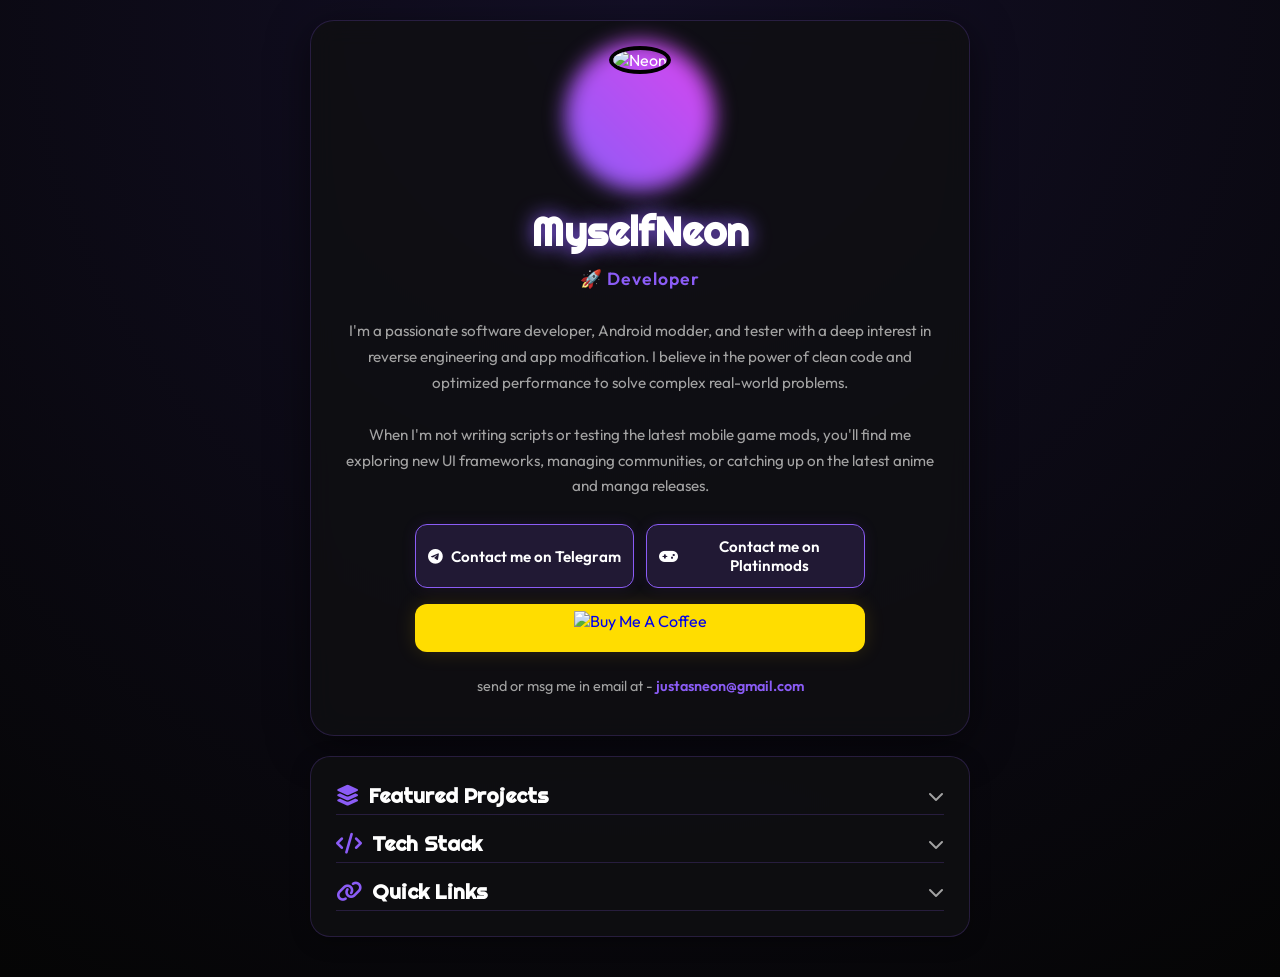
==== index.html @ d362ecaf "Add files via upload" ====
<!DOCTYPE html>
<html lang="en">
<head>
<meta charset="UTF-8">
<meta name="viewport" content="width=device-width, initial-scale=1.0">
<title>MyselfNeon | Dev</title>
<link rel="stylesheet" href="https://cdnjs.cloudflare.com/ajax/libs/font-awesome/6.5.0/css/all.min.css">
<link href="https://fonts.googleapis.com/css2?family=Outfit:wght@300;400;600;700&family=Righteous&family=Space+Grotesk:wght@300;400;500;600&display=swap" rel="stylesheet">

<style>
/* --- MERGED VARIABLES --- */
:root {
  --bg-color: #050505; 
  --primary: #8b5cf6; 
  --secondary: #d946ef; 
  --accent: #facc15; 
  
  --glass: rgba(15, 15, 18, 0.8);
  --glass-border: rgba(139, 92, 246, 0.2); 
  
  --text-main: #ffffff;
  --text-muted: #a3a3a3;
  --border-light: rgba(255, 255, 255, 0.15);
}

* { box-sizing: border-box; margin: 0; padding: 0; }

body {
  font-family: 'Outfit', sans-serif;
  background: radial-gradient(circle at top, #130f26 0%, var(--bg-color) 100%);
  color: var(--text-main);
  overflow-x: hidden;
  position: relative;
  min-height: 100vh;
}

/* --- MAIN WRAPPER --- */
.wrapper {
  max-width: 700px;
  margin: 0 auto;
  /* Reduced top padding from 60px to 20px */
  padding: 20px 20px 40px;
  display: flex;
  flex-direction: column;
  gap: 20px; 
}

/* Profile Card */
.profile-card {
  background: var(--glass);
  backdrop-filter: blur(12px);
  border: 1px solid var(--glass-border);
  border-radius: 24px;
  /* Reduced top padding from 40px to 25px */
  padding: 25px 20px 40px;
  text-align: center;
  box-shadow: 0 10px 40px rgba(0,0,0,0.5);
  animation: fadeInDown 1s ease-out;
}

.avatar-container {
  width: 140px; height: 140px; margin: 0 auto 20px; position: relative;
}
.avatar {
  width: 100%; height: 100%; border-radius: 50%; object-fit: cover;
  border: 4px solid #000; position: relative; z-index: 2;
}
.avatar-container::before {
  content: ''; position: absolute; inset: -5px; border-radius: 50%;
  background: linear-gradient(45deg, var(--primary), var(--secondary));
  z-index: 1; animation: spin 4s linear infinite; filter: blur(10px);
}
@keyframes spin { 100% { transform: rotate(360deg); } }

h1 { font-family: 'Righteous', cursive; font-size: 2.5rem; margin: 10px 0; color: #fff; text-shadow: 0 0 20px var(--primary); }
.role { font-size: 1.1rem; color: var(--primary); font-weight: 600; min-height: 1.5em; letter-spacing: 1px; }

/* Bio Text */
.bio-text {
  margin-top: 25px;
  margin-bottom: 25px;
  color: var(--text-muted);
  font-family: 'Outfit', sans-serif;
  font-size: 0.95rem;
  line-height: 1.7; 
  max-width: 600px;
  margin-left: auto;
  margin-right: auto;
}

/* Main Action Buttons */
.action-buttons {
  display: flex;
  flex-direction: column;
  gap: 12px;
  margin-top: 15px;
  max-width: 450px;
  margin-left: auto;
  margin-right: auto;
}

.action-row {
  display: grid;
  grid-template-columns: 1fr 1fr;
  gap: 12px;
}

.btn-top-action {
  padding: 12px;
  border-radius: 12px;
  background: rgba(139, 92, 246, 0.15);
  border: 1px solid var(--primary);
  color: #fff;
  text-decoration: none;
  font-weight: 600;
  font-size: 0.95rem;
  transition: 0.3s;
  display: flex;
  align-items: center;
  justify-content: center;
  gap: 8px;
  box-shadow: 0 0 15px rgba(139, 92, 246, 0.1);
}
.btn-top-action:hover {
  background: var(--primary);
  transform: translateY(-3px);
  box-shadow: 0 0 20px rgba(139, 92, 246, 0.4);
}

/* Buy Me A Coffee Button */
.bmc-container { width: 100%; margin-top: 4px;}
.bmc-btn {
  display: flex;
  justify-content: center;
  align-items: center;
  width: 100%;
  height: 48px;
  background-color: #FFDD00;
  border-radius: 12px;
  text-decoration: none;
  transition: transform 0.3s ease, filter 0.3s ease;
  box-shadow: 0 0 20px rgba(250, 204, 21, 0.15);
}
.bmc-btn:hover {
  transform: translateY(-3px);
  filter: brightness(1.1);
}
.bmc-btn img {
  height: 34px; 
  width: auto;
  object-fit: contain;
}

/* Email Text Line */
.email-line {
  margin-top: 25px;
  color: var(--text-muted);
  font-size: 0.9rem;
  font-weight: 400;
}
.email-line a {
  color: var(--primary);
  text-decoration: none;
  font-weight: 600;
  transition: color 0.3s;
}
.email-line a:hover {
  color: var(--secondary);
}

/* --- COLLAPSIBLE CONTENT BOXES --- */
.content-box {
  background: var(--glass);
  backdrop-filter: blur(12px);
  border: 1px solid var(--glass-border);
  border-radius: 20px;
  padding: 25px; 
  animation: fadeInUp 1s ease-out 0.2s backwards;
  box-shadow: 0 5px 20px rgba(0,0,0,0.3);
}

.section-title {
  display: flex; align-items: center; justify-content: space-between; font-size: 1.3rem;
  color: #fff; padding-bottom: 5px;
  border-bottom: 1px solid var(--glass-border); font-family: 'Righteous', cursive;
  cursor: pointer; user-select: none;
  margin-bottom: 0; transition: margin-bottom 0.3s ease, padding-bottom 0.3s ease;
  margin-top: 15px; 
}
.section-title:first-child {
  margin-top: 0;
}
.section-title.active {
    margin-bottom: 15px; 
    padding-bottom: 15px;
}
.section-title-left { display: flex; align-items: center; gap: 10px; }
.section-title i { color: var(--primary); }
.section-title i.toggle-icon { color: var(--text-muted); font-size: 1rem; transition: transform 0.4s ease; }
.section-title.active i.toggle-icon { transform: rotate(180deg); }

.accordion-content {
  max-height: 0;
  overflow: hidden;
  opacity: 0;
  transition: max-height 0.5s ease-in-out, opacity 0.4s ease-in-out;
}
.accordion-content.active {
  max-height: 1500px; 
  opacity: 1;
}

/* Tech Stack Specifics */
.skills-grid { display: grid; grid-template-columns: repeat(auto-fit, minmax(180px, 1fr)); gap: 12px; }
.skill-item {
  background: rgba(0,0,0,0.3); border: 1px solid rgba(255,255,255,0.05);
  border-radius: 12px; padding: 12px 15px; transition: 0.3s;
}
.skill-item:hover { border-color: var(--primary); transform: translateY(-3px); }
.skill-name { color: var(--primary); font-weight: 700; margin-bottom: 10px; font-size: 0.95rem; }
.skill-tags { display: flex; flex-wrap: wrap; gap: 8px; }

/* Rounded tag with light edges */
.tag { 
  font-size: 0.75rem; 
  color: #f1f1f1; 
  background: rgba(255, 255, 255, 0.05); 
  padding: 5px 12px; 
  border-radius: 20px; 
  border: 1px solid rgba(255, 255, 255, 0.25);
  box-shadow: 0 0 5px rgba(255, 255, 255, 0.02);
  transition: 0.3s ease;
}
.tag:hover {
  border-color: var(--primary);
  background: rgba(139, 92, 246, 0.1);
}

/* Projects Specifics */
.projects-list { display: flex; flex-direction: column; gap: 15px; }
.project-card {
  background: rgba(0,0,0,0.3); border: 1px solid rgba(255,255,255,0.05);
  border-radius: 12px; padding: 15px; transition: 0.3s;
}
.project-card:hover { border-color: var(--primary); background: rgba(255,255,255,0.02); }
.project-header { display: flex; justify-content: space-between; align-items: center; margin-bottom: 8px; flex-wrap: wrap; gap: 5px; }
.project-title { color: #fff; font-weight: 600; font-size: 1.05rem; }
.project-tech { font-size: 0.75rem; color: var(--secondary); background: rgba(217, 70, 239, 0.1); padding: 3px 8px; border-radius: 6px; font-weight: 600; }
.project-desc { color: var(--text-muted); font-size: 0.9rem; line-height: 1.5; }

/* Quick Links Specifics */
.links-grid { display: grid; grid-template-columns: repeat(auto-fit, minmax(200px, 1fr)); gap: 12px; }
.link-btn {
  display: flex; align-items: center; gap: 10px; padding: 12px 15px;
  background: rgba(255,255,255,0.05); border: 1px solid rgba(255,255,255,0.1);
  border-radius: 12px; color: #fff; text-decoration: none;
  font-size: 0.95rem; font-weight: 500; transition: 0.3s;
}
.link-btn i { color: var(--primary); width: 22px; text-align: center; font-size: 1.1rem; transition: color 0.3s; }
.link-btn:hover { background: var(--primary); border-color: var(--primary); transform: translateY(-3px); }
.link-btn:hover i { color: #fff; }

/* Animations */
@keyframes fadeInDown { from { opacity:0; transform:translateY(-20px); } to { opacity:1; transform:translateY(0); } }
@keyframes fadeInUp { from { opacity:0; transform:translateY(20px); } to { opacity:1; transform:translateY(0); } }

/* Responsive */
@media (max-width: 500px) {
  h1 { font-size: 2rem; }
  .skills-grid, .links-grid { grid-template-columns: 1fr; }
  .action-row { grid-template-columns: 1fr; } 
}
</style>
</head>
<body>

<div class="wrapper">
    
    <div class="profile-card">
        <div class="avatar-container">
            <img class="avatar" src="https://i.ibb.co/dJ7bb5CS/neon.jpg" alt="Neon">
        </div>
        <h1>MyselfNeon</h1>
        <div class="role" id="typewriter"></div>

        <div class="bio-text">
            <p>I'm a passionate software developer, Android modder, and tester with a deep interest in reverse engineering and app modification. I believe in the power of clean code and optimized performance to solve complex real-world problems.</p>
            <br>
            <p>When I'm not writing scripts or testing the latest mobile game mods, you'll find me exploring new UI frameworks, managing communities, or catching up on the latest anime and manga releases.</p>
        </div>

        <div class="action-buttons">
            <div class="action-row">
                <a href="https://t.me/MyselfNeon" class="btn-top-action">
                    <i class="fab fa-telegram-plane"></i> Contact me on Telegram
                </a>
                <a href="https://platinmods.com/members/neon-an.3695277/" class="btn-top-action">
                    <i class="fas fa-gamepad"></i> Contact me on Platinmods
                </a>
            </div>
            
            <div class="bmc-container">
                <a href="https://pay.neonpmt03.workers.dev" target="_blank" class="bmc-btn">
                    <img src="https://cdn.buymeacoffee.com/buttons/v2/default-yellow.png" alt="Buy Me A Coffee">
                </a>
            </div>
        </div>
        
        <p class="email-line">send or msg me in email at - <a href="mailto:justasneon@gmail.com">justasneon@gmail.com</a></p>
    </div>

    <div class="content-box">
        
        <h3 class="section-title" onclick="toggleAccordion('projectsContent', this)">
            <div class="section-title-left"><i class="fas fa-layer-group"></i> Featured Projects</div>
            <i class="fas fa-chevron-down toggle-icon"></i>
        </h3>
        <div class="accordion-content" id="projectsContent">
            <div class="projects-list">
                <div class="project-card">
                    <div class="project-header">
                        <span class="project-title">ImGui Android Mod Menu Base</span>
                        <span class="project-tech">C++ / JNI</span>
                    </div>
                    <div class="project-desc">A highly customizable, floating ImGui-based mod menu template tailored for IL2CPP Android games. Features touch-friendly UI routing, memory patching hooks, and anti-cheat signature bypasses.</div>
                </div>
                
                <div class="project-card">
                    <div class="project-header">
                        <span class="project-title">Mihon / Aniyomi Extensions</span>
                        <span class="project-tech">Kotlin / Python</span>
                    </div>
                    <div class="project-desc">Custom web scrapers and repository extensions developed for the Mihon and Aniyomi ecosystems, handling Cloudflare bypasses and video server extraction for high-speed streaming.</div>
                </div>

                <div class="project-card">
                    <div class="project-header">
                        <span class="project-title">Automated ReVanced Patcher</span>
                        <span class="project-tech">Bash / CI/CD</span>
                    </div>
                    <div class="project-desc">A continuous integration pipeline utilizing the ReVanced CLI to automatically fetch stock APKs, apply microG and ad-blocking patches, and reliably compile the modified apps.</div>
                </div>

                <div class="project-card">
                    <div class="project-header">
                        <span class="project-title">XenForo-Telegram Sync Bot</span>
                        <span class="project-tech">Python / Pyrogram</span>
                    </div>
                    <div class="project-desc">A robust API bridge connecting XenForo forums and Telegram. Automates VIP role synchronization, pushes live mod update notifications, and manages seamless user authentication.</div>
                </div>
            </div>
        </div>

        <h3 class="section-title" onclick="toggleAccordion('techStackContent', this)">
            <div class="section-title-left"><i class="fas fa-code"></i> Tech Stack</div>
            <i class="fas fa-chevron-down toggle-icon"></i>
        </h3>
        <div class="accordion-content" id="techStackContent">
            <div class="skills-grid">
                <div class="skill-item">
                    <div class="skill-name">Languages</div>
                    <div class="skill-tags">
                        <span class="tag">Python</span>
                        <span class="tag">JavaScript</span>
                        <span class="tag">HTML/CSS</span>
                        <span class="tag">Bash</span>
                        <span class="tag">Dart</span>
                        <span class="tag">C++</span>
                    </div>
                </div>
                <div class="skill-item">
                    <div class="skill-name">Frameworks & Libs</div>
                    <div class="skill-tags">
                        <span class="tag">Flask</span>
                        <span class="tag">FastAPI</span>
                        <span class="tag">Node.js</span>
                        <span class="tag">Flutter</span>
                        <span class="tag">React</span>
                    </div>
                </div>
                <div class="skill-item">
                    <div class="skill-name">DevOps & Tools</div>
                    <div class="skill-tags">
                        <span class="tag">Docker</span>
                        <span class="tag">Git</span>
                        <span class="tag">Linux</span>
                        <span class="tag">MongoDB</span>
                        <span class="tag">PostgreSQL</span>
                        <span class="tag">Android Studio</span>
                    </div>
                </div>
            </div>
        </div>

        <h3 class="section-title" onclick="toggleAccordion('quickLinksContent', this)">
            <div class="section-title-left"><i class="fas fa-link"></i> Quick Links</div>
            <i class="fas fa-chevron-down toggle-icon"></i>
        </h3>
        <div class="accordion-content" id="quickLinksContent">
            <div class="links-grid">
                <a href="https://github.com/MyselfNeon" class="link-btn"><i class="fab fa-github"></i> GitHub Profile</a>
                <a href="https://www.instagram.com/neon.an_" class="link-btn"><i class="fab fa-instagram"></i> Instagram</a>
                <a href="https://youtube.com/@myselfneon" class="link-btn"><i class="fab fa-youtube"></i> YouTube</a>
            </div>
        </div>

    </div>

</div>

<script>
// Generic Accordion Toggle
function toggleAccordion(contentId, element) {
    element.classList.toggle('active');
    document.getElementById(contentId).classList.toggle('active');
}

// Typewriter
const textElement = document.getElementById("typewriter");
const texts = ["🚀 Developer", "📱 Android Modder", "🐍 Pythonista", "✨ Mod Tester"];
let textIndex = 0, charIndex = 0, isDeleting = false;

function type() {
  const currentText = texts[textIndex];
  if (isDeleting) { 
      textElement.textContent = currentText.substring(0, charIndex - 1); 
      charIndex--; 
  } else { 
      textElement.textContent = currentText.substring(0, charIndex + 1); 
      charIndex++; 
  }
  
  if (!isDeleting && charIndex === currentText.length) { 
      isDeleting = true; 
      setTimeout(type, 2000); 
  } else if (isDeleting && charIndex === 0) { 
      isDeleting = false; 
      textIndex = (textIndex + 1) % texts.length; 
      setTimeout(type, 500); 
  } else { 
      setTimeout(type, isDeleting ? 40 : 80); 
  }
}
type();
</script>
</body>
</html>
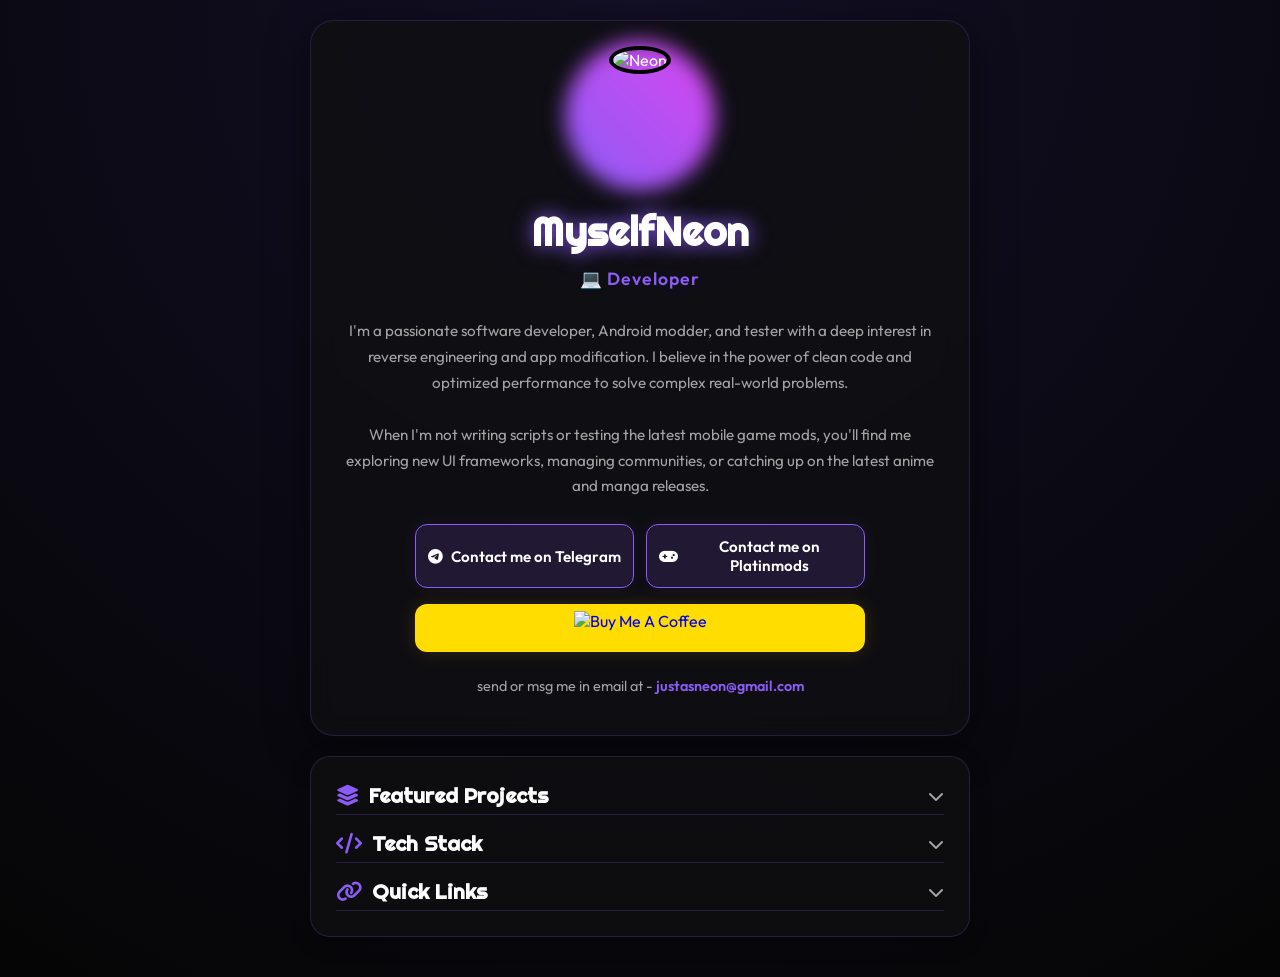
==== commit 1d2beef9: "Add files via upload" ====
--- a/index.html
+++ b/index.html
@@ -3,274 +3,10 @@
 <head>
 <meta charset="UTF-8">
 <meta name="viewport" content="width=device-width, initial-scale=1.0">
-<title>MyselfNeon | Dev</title>
+<title>MyselfNeon | The Dev</title>
 <link rel="stylesheet" href="https://cdnjs.cloudflare.com/ajax/libs/font-awesome/6.5.0/css/all.min.css">
 <link href="https://fonts.googleapis.com/css2?family=Outfit:wght@300;400;600;700&family=Righteous&family=Space+Grotesk:wght@300;400;500;600&display=swap" rel="stylesheet">
-
-<style>
-/* --- MERGED VARIABLES --- */
-:root {
-  --bg-color: #050505; 
-  --primary: #8b5cf6; 
-  --secondary: #d946ef; 
-  --accent: #facc15; 
-  
-  --glass: rgba(15, 15, 18, 0.8);
-  --glass-border: rgba(139, 92, 246, 0.2); 
-  
-  --text-main: #ffffff;
-  --text-muted: #a3a3a3;
-  --border-light: rgba(255, 255, 255, 0.15);
-}
-
-* { box-sizing: border-box; margin: 0; padding: 0; }
-
-body {
-  font-family: 'Outfit', sans-serif;
-  background: radial-gradient(circle at top, #130f26 0%, var(--bg-color) 100%);
-  color: var(--text-main);
-  overflow-x: hidden;
-  position: relative;
-  min-height: 100vh;
-}
-
-/* --- MAIN WRAPPER --- */
-.wrapper {
-  max-width: 700px;
-  margin: 0 auto;
-  /* Reduced top padding from 60px to 20px */
-  padding: 20px 20px 40px;
-  display: flex;
-  flex-direction: column;
-  gap: 20px; 
-}
-
-/* Profile Card */
-.profile-card {
-  background: var(--glass);
-  backdrop-filter: blur(12px);
-  border: 1px solid var(--glass-border);
-  border-radius: 24px;
-  /* Reduced top padding from 40px to 25px */
-  padding: 25px 20px 40px;
-  text-align: center;
-  box-shadow: 0 10px 40px rgba(0,0,0,0.5);
-  animation: fadeInDown 1s ease-out;
-}
-
-.avatar-container {
-  width: 140px; height: 140px; margin: 0 auto 20px; position: relative;
-}
-.avatar {
-  width: 100%; height: 100%; border-radius: 50%; object-fit: cover;
-  border: 4px solid #000; position: relative; z-index: 2;
-}
-.avatar-container::before {
-  content: ''; position: absolute; inset: -5px; border-radius: 50%;
-  background: linear-gradient(45deg, var(--primary), var(--secondary));
-  z-index: 1; animation: spin 4s linear infinite; filter: blur(10px);
-}
-@keyframes spin { 100% { transform: rotate(360deg); } }
-
-h1 { font-family: 'Righteous', cursive; font-size: 2.5rem; margin: 10px 0; color: #fff; text-shadow: 0 0 20px var(--primary); }
-.role { font-size: 1.1rem; color: var(--primary); font-weight: 600; min-height: 1.5em; letter-spacing: 1px; }
-
-/* Bio Text */
-.bio-text {
-  margin-top: 25px;
-  margin-bottom: 25px;
-  color: var(--text-muted);
-  font-family: 'Outfit', sans-serif;
-  font-size: 0.95rem;
-  line-height: 1.7; 
-  max-width: 600px;
-  margin-left: auto;
-  margin-right: auto;
-}
-
-/* Main Action Buttons */
-.action-buttons {
-  display: flex;
-  flex-direction: column;
-  gap: 12px;
-  margin-top: 15px;
-  max-width: 450px;
-  margin-left: auto;
-  margin-right: auto;
-}
-
-.action-row {
-  display: grid;
-  grid-template-columns: 1fr 1fr;
-  gap: 12px;
-}
-
-.btn-top-action {
-  padding: 12px;
-  border-radius: 12px;
-  background: rgba(139, 92, 246, 0.15);
-  border: 1px solid var(--primary);
-  color: #fff;
-  text-decoration: none;
-  font-weight: 600;
-  font-size: 0.95rem;
-  transition: 0.3s;
-  display: flex;
-  align-items: center;
-  justify-content: center;
-  gap: 8px;
-  box-shadow: 0 0 15px rgba(139, 92, 246, 0.1);
-}
-.btn-top-action:hover {
-  background: var(--primary);
-  transform: translateY(-3px);
-  box-shadow: 0 0 20px rgba(139, 92, 246, 0.4);
-}
-
-/* Buy Me A Coffee Button */
-.bmc-container { width: 100%; margin-top: 4px;}
-.bmc-btn {
-  display: flex;
-  justify-content: center;
-  align-items: center;
-  width: 100%;
-  height: 48px;
-  background-color: #FFDD00;
-  border-radius: 12px;
-  text-decoration: none;
-  transition: transform 0.3s ease, filter 0.3s ease;
-  box-shadow: 0 0 20px rgba(250, 204, 21, 0.15);
-}
-.bmc-btn:hover {
-  transform: translateY(-3px);
-  filter: brightness(1.1);
-}
-.bmc-btn img {
-  height: 34px; 
-  width: auto;
-  object-fit: contain;
-}
-
-/* Email Text Line */
-.email-line {
-  margin-top: 25px;
-  color: var(--text-muted);
-  font-size: 0.9rem;
-  font-weight: 400;
-}
-.email-line a {
-  color: var(--primary);
-  text-decoration: none;
-  font-weight: 600;
-  transition: color 0.3s;
-}
-.email-line a:hover {
-  color: var(--secondary);
-}
-
-/* --- COLLAPSIBLE CONTENT BOXES --- */
-.content-box {
-  background: var(--glass);
-  backdrop-filter: blur(12px);
-  border: 1px solid var(--glass-border);
-  border-radius: 20px;
-  padding: 25px; 
-  animation: fadeInUp 1s ease-out 0.2s backwards;
-  box-shadow: 0 5px 20px rgba(0,0,0,0.3);
-}
-
-.section-title {
-  display: flex; align-items: center; justify-content: space-between; font-size: 1.3rem;
-  color: #fff; padding-bottom: 5px;
-  border-bottom: 1px solid var(--glass-border); font-family: 'Righteous', cursive;
-  cursor: pointer; user-select: none;
-  margin-bottom: 0; transition: margin-bottom 0.3s ease, padding-bottom 0.3s ease;
-  margin-top: 15px; 
-}
-.section-title:first-child {
-  margin-top: 0;
-}
-.section-title.active {
-    margin-bottom: 15px; 
-    padding-bottom: 15px;
-}
-.section-title-left { display: flex; align-items: center; gap: 10px; }
-.section-title i { color: var(--primary); }
-.section-title i.toggle-icon { color: var(--text-muted); font-size: 1rem; transition: transform 0.4s ease; }
-.section-title.active i.toggle-icon { transform: rotate(180deg); }
-
-.accordion-content {
-  max-height: 0;
-  overflow: hidden;
-  opacity: 0;
-  transition: max-height 0.5s ease-in-out, opacity 0.4s ease-in-out;
-}
-.accordion-content.active {
-  max-height: 1500px; 
-  opacity: 1;
-}
-
-/* Tech Stack Specifics */
-.skills-grid { display: grid; grid-template-columns: repeat(auto-fit, minmax(180px, 1fr)); gap: 12px; }
-.skill-item {
-  background: rgba(0,0,0,0.3); border: 1px solid rgba(255,255,255,0.05);
-  border-radius: 12px; padding: 12px 15px; transition: 0.3s;
-}
-.skill-item:hover { border-color: var(--primary); transform: translateY(-3px); }
-.skill-name { color: var(--primary); font-weight: 700; margin-bottom: 10px; font-size: 0.95rem; }
-.skill-tags { display: flex; flex-wrap: wrap; gap: 8px; }
-
-/* Rounded tag with light edges */
-.tag { 
-  font-size: 0.75rem; 
-  color: #f1f1f1; 
-  background: rgba(255, 255, 255, 0.05); 
-  padding: 5px 12px; 
-  border-radius: 20px; 
-  border: 1px solid rgba(255, 255, 255, 0.25);
-  box-shadow: 0 0 5px rgba(255, 255, 255, 0.02);
-  transition: 0.3s ease;
-}
-.tag:hover {
-  border-color: var(--primary);
-  background: rgba(139, 92, 246, 0.1);
-}
-
-/* Projects Specifics */
-.projects-list { display: flex; flex-direction: column; gap: 15px; }
-.project-card {
-  background: rgba(0,0,0,0.3); border: 1px solid rgba(255,255,255,0.05);
-  border-radius: 12px; padding: 15px; transition: 0.3s;
-}
-.project-card:hover { border-color: var(--primary); background: rgba(255,255,255,0.02); }
-.project-header { display: flex; justify-content: space-between; align-items: center; margin-bottom: 8px; flex-wrap: wrap; gap: 5px; }
-.project-title { color: #fff; font-weight: 600; font-size: 1.05rem; }
-.project-tech { font-size: 0.75rem; color: var(--secondary); background: rgba(217, 70, 239, 0.1); padding: 3px 8px; border-radius: 6px; font-weight: 600; }
-.project-desc { color: var(--text-muted); font-size: 0.9rem; line-height: 1.5; }
-
-/* Quick Links Specifics */
-.links-grid { display: grid; grid-template-columns: repeat(auto-fit, minmax(200px, 1fr)); gap: 12px; }
-.link-btn {
-  display: flex; align-items: center; gap: 10px; padding: 12px 15px;
-  background: rgba(255,255,255,0.05); border: 1px solid rgba(255,255,255,0.1);
-  border-radius: 12px; color: #fff; text-decoration: none;
-  font-size: 0.95rem; font-weight: 500; transition: 0.3s;
-}
-.link-btn i { color: var(--primary); width: 22px; text-align: center; font-size: 1.1rem; transition: color 0.3s; }
-.link-btn:hover { background: var(--primary); border-color: var(--primary); transform: translateY(-3px); }
-.link-btn:hover i { color: #fff; }
-
-/* Animations */
-@keyframes fadeInDown { from { opacity:0; transform:translateY(-20px); } to { opacity:1; transform:translateY(0); } }
-@keyframes fadeInUp { from { opacity:0; transform:translateY(20px); } to { opacity:1; transform:translateY(0); } }
-
-/* Responsive */
-@media (max-width: 500px) {
-  h1 { font-size: 2rem; }
-  .skills-grid, .links-grid { grid-template-columns: 1fr; }
-  .action-row { grid-template-columns: 1fr; } 
-}
-</style>
+<link rel="stylesheet" href="styles.css">
 </head>
 <body>
 
@@ -291,16 +27,16 @@
 
         <div class="action-buttons">
             <div class="action-row">
-                <a href="https://t.me/MyselfNeon" class="btn-top-action">
+                <a href="https://t.me/MyselfNeon" class="btn-top-action no-preview">
                     <i class="fab fa-telegram-plane"></i> Contact me on Telegram
                 </a>
-                <a href="https://platinmods.com/members/neon-an.3695277/" class="btn-top-action">
+                <a href="https://platinmods.com/members/neon-an.3695277/" class="btn-top-action no-preview">
                     <i class="fas fa-gamepad"></i> Contact me on Platinmods
                 </a>
             </div>
             
             <div class="bmc-container">
-                <a href="https://pay.neonpmt03.workers.dev" target="_blank" class="bmc-btn">
+                <a href="https://pay.myselfneon.workers.dev" target="_blank" class="bmc-btn no-preview">
                     <img src="https://cdn.buymeacoffee.com/buttons/v2/default-yellow.png" alt="Buy Me A Coffee">
                 </a>
             </div>
@@ -417,7 +153,7 @@
 
 // Typewriter
 const textElement = document.getElementById("typewriter");
-const texts = ["🚀 Developer", "📱 Android Modder", "🐍 Pythonista", "✨ Mod Tester"];
+const texts = ["💻 Developer", "📱 Android Modder", "🐍 Pythonista", "👾 Mod Tester"];
 let textIndex = 0, charIndex = 0, isDeleting = false;
 
 function type() {
@@ -442,6 +178,13 @@
   }
 }
 type();
+
+// Disable context menu/long-press preview on specific buttons
+document.querySelectorAll('.no-preview').forEach(button => {
+    button.addEventListener('contextmenu', function(e) {
+        e.preventDefault();
+    });
+});
 </script>
 </body>
 </html>
--- a/styles.css
+++ b/styles.css
@@ -0,0 +1,272 @@
+/* --- MERGED VARIABLES --- */
+:root {
+  --bg-color: #050505; 
+  --primary: #8b5cf6; 
+  --secondary: #d946ef; 
+  --accent: #facc15; 
+  
+  --glass: rgba(15, 15, 18, 0.8);
+  --glass-border: rgba(139, 92, 246, 0.2); 
+  
+  --text-main: #ffffff;
+  --text-muted: #a3a3a3;
+  --border-light: rgba(255, 255, 255, 0.15);
+}
+
+* { box-sizing: border-box; margin: 0; padding: 0; }
+
+body {
+  font-family: 'Outfit', sans-serif;
+  background: radial-gradient(circle at top, #130f26 0%, var(--bg-color) 100%);
+  color: var(--text-main);
+  overflow-x: hidden;
+  position: relative;
+  min-height: 100vh;
+}
+
+/* --- MAIN WRAPPER --- */
+.wrapper {
+  max-width: 700px;
+  margin: 0 auto;
+  /* Reduced top padding from 60px to 20px */
+  padding: 20px 20px 40px;
+  display: flex;
+  flex-direction: column;
+  gap: 20px; 
+}
+
+/* Profile Card */
+.profile-card {
+  background: var(--glass);
+  backdrop-filter: blur(12px);
+  border: 1px solid var(--glass-border);
+  border-radius: 24px;
+  /* Reduced top padding from 40px to 25px */
+  padding: 25px 20px 40px;
+  text-align: center;
+  box-shadow: 0 10px 40px rgba(0,0,0,0.5);
+  animation: fadeInDown 1s ease-out;
+}
+
+.avatar-container {
+  width: 140px; height: 140px; margin: 0 auto 20px; position: relative;
+}
+.avatar {
+  width: 100%; height: 100%; border-radius: 50%; object-fit: cover;
+  border: 4px solid #000; position: relative; z-index: 2;
+}
+.avatar-container::before {
+  content: ''; position: absolute; inset: -5px; border-radius: 50%;
+  background: linear-gradient(45deg, var(--primary), var(--secondary));
+  z-index: 1; animation: spin 4s linear infinite; filter: blur(10px);
+}
+@keyframes spin { 100% { transform: rotate(360deg); } }
+
+h1 { font-family: 'Righteous', cursive; font-size: 2.5rem; margin: 10px 0; color: #fff; text-shadow: 0 0 20px var(--primary); }
+.role { font-size: 1.1rem; color: var(--primary); font-weight: 600; min-height: 1.5em; letter-spacing: 1px; }
+
+/* Bio Text */
+.bio-text {
+  margin-top: 25px;
+  margin-bottom: 25px;
+  color: var(--text-muted);
+  font-family: 'Outfit', sans-serif;
+  font-size: 0.95rem;
+  line-height: 1.7; 
+  max-width: 600px;
+  margin-left: auto;
+  margin-right: auto;
+}
+
+/* Main Action Buttons */
+.action-buttons {
+  display: flex;
+  flex-direction: column;
+  gap: 12px;
+  margin-top: 15px;
+  max-width: 450px;
+  margin-left: auto;
+  margin-right: auto;
+}
+
+.action-row {
+  display: grid;
+  grid-template-columns: 1fr 1fr;
+  gap: 12px;
+}
+
+.btn-top-action {
+  padding: 12px;
+  border-radius: 12px;
+  background: rgba(139, 92, 246, 0.15);
+  border: 1px solid var(--primary);
+  color: #fff;
+  text-decoration: none;
+  font-weight: 600;
+  font-size: 0.95rem;
+  transition: 0.3s;
+  display: flex;
+  align-items: center;
+  justify-content: center;
+  gap: 8px;
+  box-shadow: 0 0 15px rgba(139, 92, 246, 0.1);
+}
+.btn-top-action:hover {
+  background: var(--primary);
+  transform: translateY(-3px);
+  box-shadow: 0 0 20px rgba(139, 92, 246, 0.4);
+}
+
+/* Buy Me A Coffee Button */
+.bmc-container { width: 100%; margin-top: 4px;}
+.bmc-btn {
+  display: flex;
+  justify-content: center;
+  align-items: center;
+  width: 100%;
+  height: 48px;
+  background-color: #FFDD00;
+  border-radius: 12px;
+  text-decoration: none;
+  transition: transform 0.3s ease, filter 0.3s ease;
+  box-shadow: 0 0 20px rgba(250, 204, 21, 0.15);
+}
+.bmc-btn:hover {
+  transform: translateY(-3px);
+  filter: brightness(1.1);
+}
+.bmc-btn img {
+  height: 34px; 
+  width: auto;
+  object-fit: contain;
+}
+
+/* Email Text Line */
+.email-line {
+  margin-top: 25px;
+  color: var(--text-muted);
+  font-size: 0.9rem;
+  font-weight: 400;
+}
+.email-line a {
+  color: var(--primary);
+  text-decoration: none;
+  font-weight: 600;
+  transition: color 0.3s;
+}
+.email-line a:hover {
+  color: var(--secondary);
+}
+
+/* --- COLLAPSIBLE CONTENT BOXES --- */
+.content-box {
+  background: var(--glass);
+  backdrop-filter: blur(12px);
+  border: 1px solid var(--glass-border);
+  border-radius: 20px;
+  padding: 25px; 
+  animation: fadeInUp 1s ease-out 0.2s backwards;
+  box-shadow: 0 5px 20px rgba(0,0,0,0.3);
+}
+
+.section-title {
+  display: flex; align-items: center; justify-content: space-between; font-size: 1.3rem;
+  color: #fff; padding-bottom: 5px;
+  border-bottom: 1px solid var(--glass-border); font-family: 'Righteous', cursive;
+  cursor: pointer; user-select: none;
+  margin-bottom: 0; transition: margin-bottom 0.3s ease, padding-bottom 0.3s ease;
+  margin-top: 15px; 
+}
+.section-title:first-child {
+  margin-top: 0;
+}
+.section-title.active {
+    margin-bottom: 15px; 
+    padding-bottom: 15px;
+}
+.section-title-left { display: flex; align-items: center; gap: 10px; }
+.section-title i { color: var(--primary); }
+.section-title i.toggle-icon { color: var(--text-muted); font-size: 1rem; transition: transform 0.4s ease; }
+.section-title.active i.toggle-icon { transform: rotate(180deg); }
+
+.accordion-content {
+  max-height: 0;
+  overflow: hidden;
+  opacity: 0;
+  transition: max-height 0.5s ease-in-out, opacity 0.4s ease-in-out;
+}
+.accordion-content.active {
+  max-height: 1500px; 
+  opacity: 1;
+}
+
+/* Tech Stack Specifics */
+.skills-grid { display: grid; grid-template-columns: repeat(auto-fit, minmax(180px, 1fr)); gap: 12px; }
+.skill-item {
+  background: rgba(0,0,0,0.3); border: 1px solid rgba(255,255,255,0.05);
+  border-radius: 12px; padding: 12px 15px; transition: 0.3s;
+}
+.skill-item:hover { border-color: var(--primary); transform: translateY(-3px); }
+.skill-name { color: var(--primary); font-weight: 700; margin-bottom: 10px; font-size: 0.95rem; }
+.skill-tags { display: flex; flex-wrap: wrap; gap: 8px; }
+
+/* Rounded tag with light edges */
+.tag { 
+  font-size: 0.75rem; 
+  color: #f1f1f1; 
+  background: rgba(255, 255, 255, 0.05); 
+  padding: 5px 12px; 
+  border-radius: 20px; 
+  border: 1px solid rgba(255, 255, 255, 0.25);
+  box-shadow: 0 0 5px rgba(255, 255, 255, 0.02);
+  transition: 0.3s ease;
+}
+.tag:hover {
+  border-color: var(--primary);
+  background: rgba(139, 92, 246, 0.1);
+}
+
+/* Projects Specifics */
+.projects-list { display: flex; flex-direction: column; gap: 15px; }
+.project-card {
+  background: rgba(0,0,0,0.3); border: 1px solid rgba(255,255,255,0.05);
+  border-radius: 12px; padding: 15px; transition: 0.3s;
+}
+.project-card:hover { border-color: var(--primary); background: rgba(255,255,255,0.02); }
+.project-header { display: flex; justify-content: space-between; align-items: center; margin-bottom: 8px; flex-wrap: wrap; gap: 5px; }
+.project-title { color: #fff; font-weight: 600; font-size: 1.05rem; }
+.project-tech { font-size: 0.75rem; color: var(--secondary); background: rgba(217, 70, 239, 0.1); padding: 3px 8px; border-radius: 6px; font-weight: 600; }
+.project-desc { color: var(--text-muted); font-size: 0.9rem; line-height: 1.5; }
+
+/* Quick Links Specifics */
+.links-grid { display: grid; grid-template-columns: repeat(auto-fit, minmax(200px, 1fr)); gap: 12px; }
+.link-btn {
+  display: flex; align-items: center; gap: 10px; padding: 12px 15px;
+  background: rgba(255,255,255,0.05); border: 1px solid rgba(255,255,255,0.1);
+  border-radius: 12px; color: #fff; text-decoration: none;
+  font-size: 0.95rem; font-weight: 500; transition: 0.3s;
+}
+.link-btn i { color: var(--primary); width: 22px; text-align: center; font-size: 1.1rem; transition: color 0.3s; }
+.link-btn:hover { background: var(--primary); border-color: var(--primary); transform: translateY(-3px); }
+.link-btn:hover i { color: #fff; }
+
+/* Animations */
+@keyframes fadeInDown { from { opacity:0; transform:translateY(-20px); } to { opacity:1; transform:translateY(0); } }
+@keyframes fadeInUp { from { opacity:0; transform:translateY(20px); } to { opacity:1; transform:translateY(0); } }
+
+/* Responsive */
+@media (max-width: 500px) {
+  h1 { font-size: 2rem; }
+  .skills-grid, .links-grid { grid-template-columns: 1fr; }
+  .action-row { grid-template-columns: 1fr; } 
+}
+
+/* Disable long-press link previews and selections */
+.no-preview {
+  -webkit-touch-callout: none;
+  -webkit-user-select: none;
+  -moz-user-select: none;
+  -ms-user-select: none;
+  user-select: none;
+  -webkit-user-drag: none;
+}
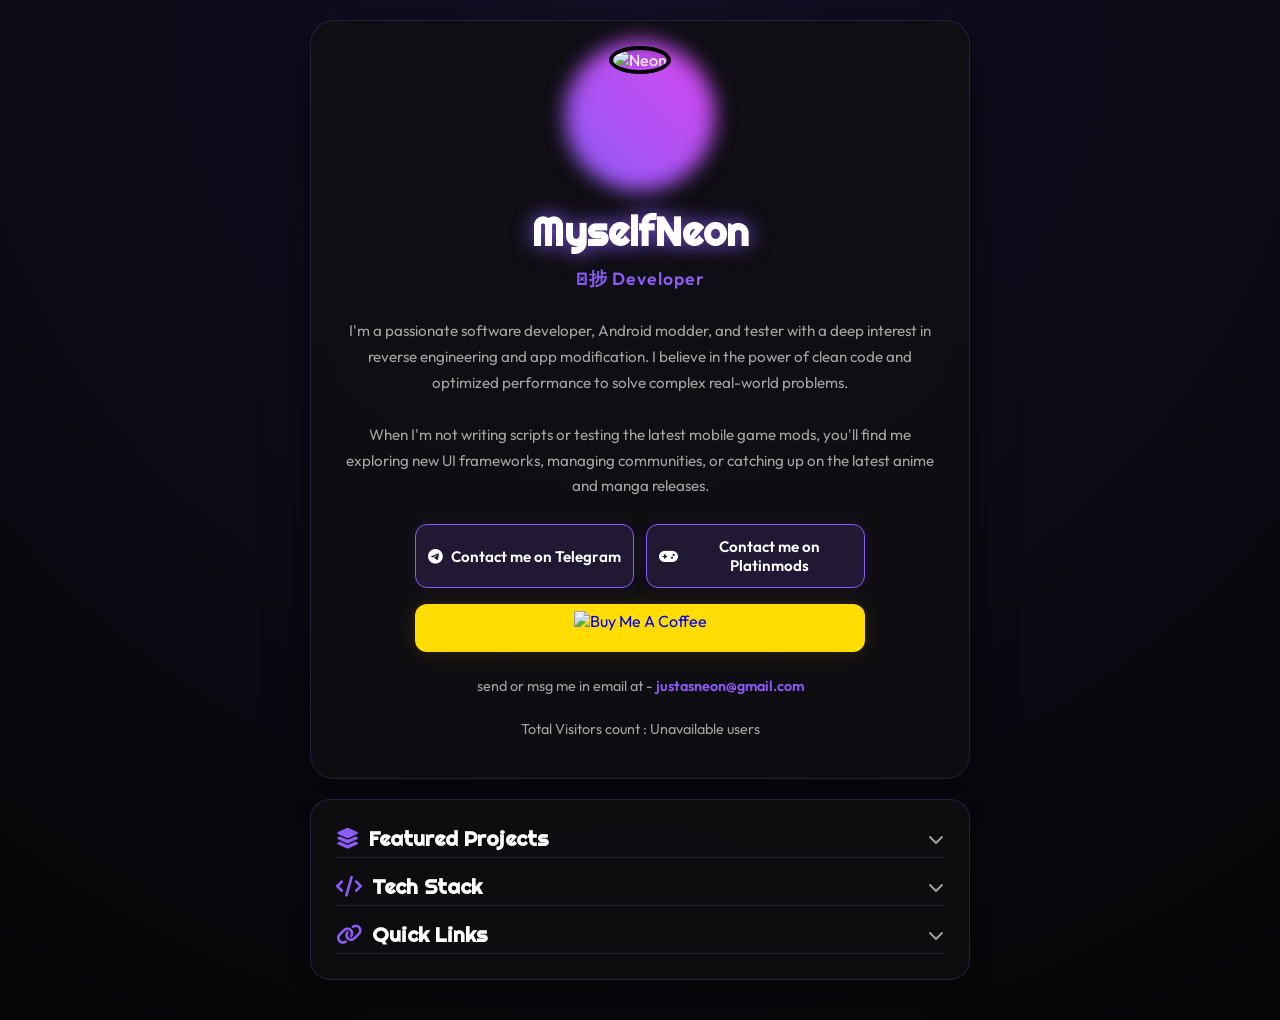
==== commit 034c0b65: "Add files via upload" ====
--- a/index.html
+++ b/index.html
@@ -27,7 +27,7 @@
 
         <div class="action-buttons">
             <div class="action-row">
-                <a href="https://t.me/MyselfNeon" class="btn-top-action no-preview">
+                <a href="https://t.me/NeonXsBot" class="btn-top-action no-preview">
                     <i class="fab fa-telegram-plane"></i> Contact me on Telegram
                 </a>
                 <a href="https://platinmods.com/members/neon-an.3695277/" class="btn-top-action no-preview">
@@ -43,6 +43,7 @@
         </div>
         
         <p class="email-line">send or msg me in email at - <a href="mailto:justasneon@gmail.com">justasneon@gmail.com</a></p>
+        <p class="email-line">Total Visitors count : <span id="visitor-count">...</span> users</p>
     </div>
 
     <div class="content-box">
@@ -153,7 +154,7 @@
 
 // Typewriter
 const textElement = document.getElementById("typewriter");
-const texts = ["💻 Developer", "📱 Android Modder", "🐍 Pythonista", "👾 Mod Tester"];
+const texts = ["捗 Developer", "導 Android Modder", "錐 Pythonista", "太 Mod Tester"];
 let textIndex = 0, charIndex = 0, isDeleting = false;
 
 function type() {
@@ -185,6 +186,17 @@
         e.preventDefault();
     });
 });
+
+// Visitor Tracker
+fetch('https://api.counterapi.dev/v1/justasneon/homepage')
+  .then(response => response.json())
+  .then(data => {
+    document.getElementById('visitor-count').innerText = data.count;
+  })
+  .catch(error => {
+    console.error('Error fetching visitor count:', error);
+    document.getElementById('visitor-count').innerText = 'Unavailable';
+  });
 </script>
 </body>
 </html>
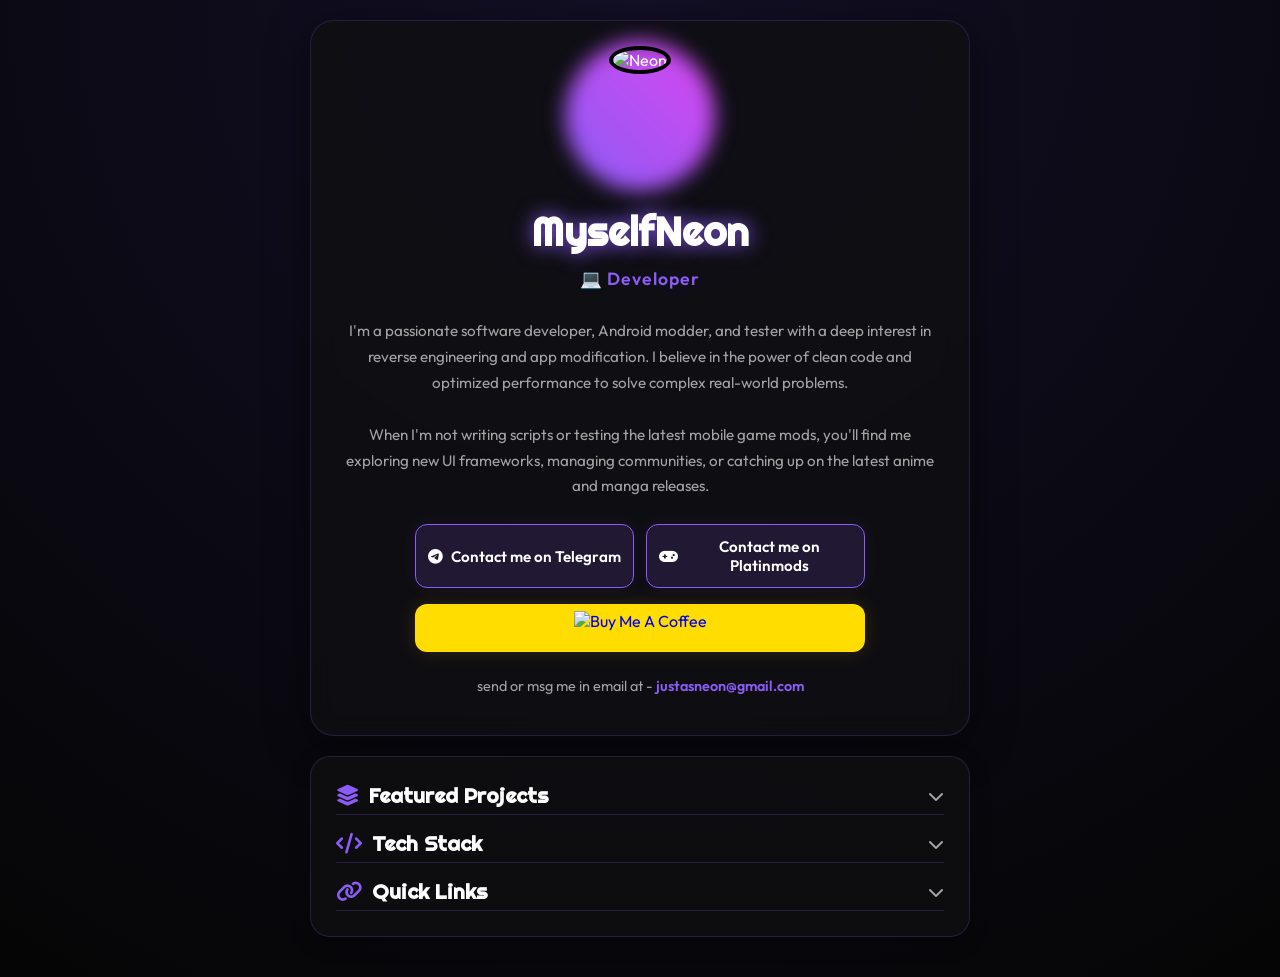
==== commit 5bafd65f: "Add files via upload" ====
--- a/index.html
+++ b/index.html
@@ -43,7 +43,6 @@
         </div>
         
         <p class="email-line">send or msg me in email at - <a href="mailto:justasneon@gmail.com">justasneon@gmail.com</a></p>
-        <p class="email-line">Total Visitors count : <span id="visitor-count">...</span> users</p>
     </div>
 
     <div class="content-box">
@@ -154,7 +153,7 @@
 
 // Typewriter
 const textElement = document.getElementById("typewriter");
-const texts = ["捗 Developer", "導 Android Modder", "錐 Pythonista", "太 Mod Tester"];
+const texts = ["💻 Developer", "📱 Android Modder", "🐍 Pythonista", "👾 Mod Tester"];
 let textIndex = 0, charIndex = 0, isDeleting = false;
 
 function type() {
@@ -186,17 +185,6 @@
         e.preventDefault();
     });
 });
-
-// Visitor Tracker
-fetch('https://api.counterapi.dev/v1/justasneon/homepage')
-  .then(response => response.json())
-  .then(data => {
-    document.getElementById('visitor-count').innerText = data.count;
-  })
-  .catch(error => {
-    console.error('Error fetching visitor count:', error);
-    document.getElementById('visitor-count').innerText = 'Unavailable';
-  });
 </script>
 </body>
 </html>
